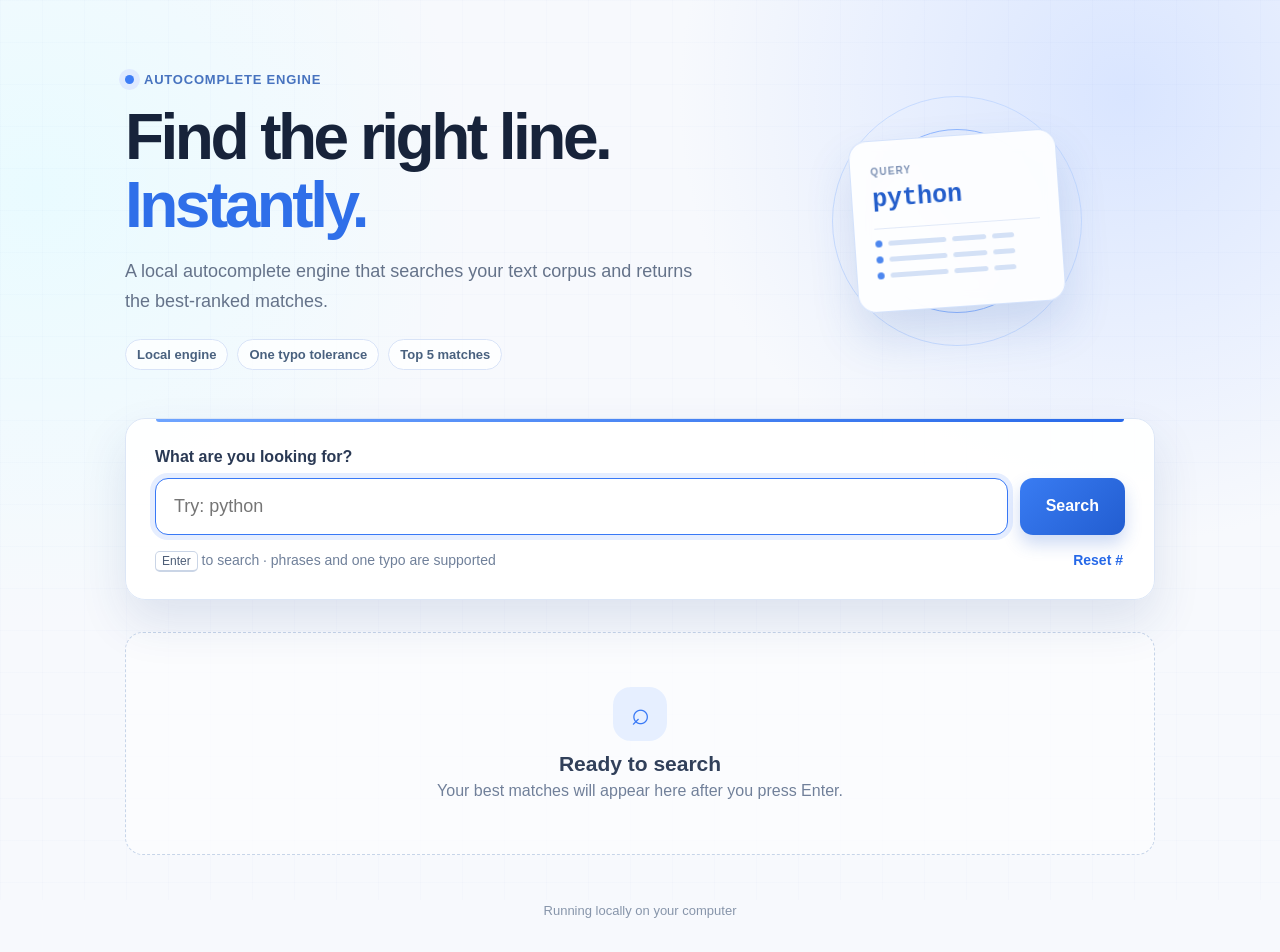
==== web/index.html @ b4656066 "Redesign web interface in English" ====
<!doctype html>
<html lang="en" dir="ltr">
  <head>
    <meta charset="utf-8" />
    <meta name="viewport" content="width=device-width, initial-scale=1" />
    <title>Autocomplete</title>
    <link rel="stylesheet" href="styles.css" />
  </head>
  <body>
    <main class="page-shell">
      <header class="hero">
        <div class="hero-copy">
          <div class="brand-row"><span class="brand-dot"></span><span>Autocomplete Engine</span></div>
          <h1>Find the right line.<br /><em>Instantly.</em></h1>
          <p>A local autocomplete engine that searches your text corpus and returns the best-ranked matches.</p>
          <div class="feature-list" aria-label="Engine capabilities">
            <span>Local engine</span><span>One typo tolerance</span><span>Top 5 matches</span>
          </div>
        </div>
        <div class="hero-visual" aria-hidden="true">
          <div class="orbit orbit-one"></div><div class="orbit orbit-two"></div>
          <div class="visual-card">
            <span class="visual-label">QUERY</span>
            <strong>python</strong>
            <div class="visual-line"></div>
            <div class="visual-result"><span></span><i></i><i></i><i></i></div>
            <div class="visual-result"><span></span><i></i><i></i><i></i></div>
            <div class="visual-result"><span></span><i></i><i></i><i></i></div>
          </div>
        </div>
      </header>

      <section class="search-panel" aria-label="Autocomplete search">
        <label for="query">What are you looking for?</label>
        <div class="search-row">
          <input id="query" type="text" autocomplete="off" spellcheck="false" placeholder="Try: python" autofocus />
          <button id="search-button" type="button">Search</button>
        </div>
        <div class="helper-row">
          <span><kbd>Enter</kbd> to search · phrases and one typo are supported</span>
          <button id="reset-button" type="button" class="text-button">Reset #</button>
        </div>
      </section>

      <section id="result-area" class="result-area" aria-live="polite">
        <div class="empty-state">
          <div class="empty-mark">⌕</div>
          <h2>Ready to search</h2>
          <p>Your best matches will appear here after you press Enter.</p>
        </div>
      </section>
    </main>
    <footer>Running locally on your computer</footer>
    <script src="app.js"></script>
  </body>
</html>
---- web/styles.css ----
:root {
  font-family: Inter, "Segoe UI", Arial, sans-serif;
  color: #17233a;
  background: #f4f7ff;
}

* { box-sizing: border-box; }

body { margin: 0; min-height: 100vh; overflow-x: hidden; background: radial-gradient(circle at 88% 10%, #d9e5ff 0, transparent 28rem), radial-gradient(circle at 3% 20%, #e9fbff 0, transparent 27rem), #f7f9fd; }
body::before { position: fixed; content: ""; inset: 0; pointer-events: none; opacity: .5; background-image: linear-gradient(rgba(45, 91, 184, .035) 1px, transparent 1px), linear-gradient(90deg, rgba(45, 91, 184, .035) 1px, transparent 1px); background-size: 42px 42px; }

.page-shell { position: relative; z-index: 1; width: min(1030px, calc(100% - 40px)); margin: 0 auto; padding: 72px 0 48px; }

.hero { display: grid; grid-template-columns: 1.2fr .8fr; gap: 42px; align-items: center; text-align: left; margin-bottom: 48px; }
.brand-row { display: flex; gap: 10px; align-items: center; color: #4773bf; font-size: 13px; font-weight: 800; letter-spacing: .06em; direction: ltr; justify-content: flex-start; text-transform: uppercase; }
.brand-dot { width: 9px; height: 9px; border-radius: 50%; background: #3e7df6; box-shadow: 0 0 0 6px #dfeaff; }
h1 { margin: 17px 0 16px; font-size: clamp(40px, 5vw, 64px); line-height: 1.06; letter-spacing: -0.055em; }
h1 em { font-style: normal; color: #2f6fe9; }
.hero p { max-width: 610px; margin: 0; color: #65738a; font-size: 18px; line-height: 1.7; }
.feature-list { display: flex; flex-wrap: wrap; gap: 9px; margin-top: 22px; }
.feature-list span { padding: 7px 11px; border: 1px solid #d8e3f7; border-radius: 999px; background: rgba(255,255,255,.72); color: #49617f; font-size: 13px; font-weight: 700; }
.hero-visual { position: relative; min-height: 240px; display: grid; place-items: center; }
.orbit { position: absolute; border-radius: 50%; border: 1px solid #bdd4ff; }
.orbit-one { width: 250px; height: 250px; opacity: .75; }
.orbit-two { width: 184px; height: 184px; border-color: #90b7ff; }
.visual-card { position: relative; width: 208px; min-height: 172px; padding: 20px; border: 1px solid rgba(210,225,251,.95); border-radius: 18px; background: rgba(255,255,255,.88); box-shadow: 0 24px 46px rgba(48, 94, 178, .17); transform: rotate(-4deg); backdrop-filter: blur(10px); direction: ltr; text-align: left; }
.visual-label { color: #7d91b4; font-size: 10px; font-weight: 800; letter-spacing: .12em; }
.visual-card strong { display: block; margin-top: 6px; color: #245ecb; font-family: Consolas, monospace; font-size: 25px; }
.visual-line { height: 1px; margin: 14px 0 11px; background: #e1e9f8; }
.visual-result { display: flex; align-items: center; gap: 6px; margin: 9px 0; }
.visual-result span { width: 7px; height: 7px; border-radius: 50%; background: #4d87ef; }
.visual-result i { display: block; height: 5px; border-radius: 9px; background: #d4e1f6; }
.visual-result i:nth-of-type(1) { width: 58px; }.visual-result i:nth-of-type(2) { width: 34px; }.visual-result i:nth-of-type(3) { width: 22px; }

.search-panel { position: relative; background: rgba(255,255,255,.93); border: 1px solid #dce6f6; box-shadow: 0 22px 48px rgba(31, 65, 128, .12); padding: 29px; border-radius: 20px; }
.search-panel::before { position: absolute; content: ""; top: 0; right: 30px; left: 30px; height: 3px; border-radius: 0 0 4px 4px; background: linear-gradient(90deg, #6ea4ff, #2869e9); }
label { display: block; margin-bottom: 12px; color: #2a3954; font-weight: 800; }
.search-row { display: flex; gap: 12px; direction: ltr; }
input { flex: 1; min-width: 0; border: 1px solid #cbd8ea; border-radius: 13px; padding: 17px 18px; font: inherit; font-size: 18px; color: #17233a; background: #f9fbff; outline: none; transition: border-color .2s ease, box-shadow .2s ease, background .2s ease; }
input:focus { border-color: #3979f6; box-shadow: 0 0 0 5px #e6eeff; background: #fff; }
button { border: 0; border-radius: 13px; padding: 0 26px; font: inherit; font-weight: 800; cursor: pointer; color: #fff; background: linear-gradient(135deg, #397cf3, #225dd0); box-shadow: 0 9px 17px rgba(37, 95, 207, .23); transition: transform .15s ease, box-shadow .15s ease, filter .15s ease; }
button:hover { filter: brightness(1.05); box-shadow: 0 12px 22px rgba(37, 95, 207, .30); transform: translateY(-2px); }
button:disabled { cursor: wait; opacity: .65; transform: none; }
.helper-row { display: flex; align-items: center; justify-content: space-between; gap: 12px; margin-top: 15px; color: #70809a; font-size: 14px; }
kbd { padding: 2px 6px; border: 1px solid #cad5e6; border-bottom-width: 2px; border-radius: 5px; background: #fff; color: #4e5e77; font-family: inherit; font-size: 12px; }
.text-button { color: #2568e8; background: transparent; box-shadow: none; padding: 2px; }
.text-button:hover { color: #164db3; background: transparent; transform: none; }

.result-area { margin-top: 32px; }
.results-header { display: flex; align-items: center; justify-content: space-between; margin: 0 2px 15px; }
.results-header h2 { margin: 0; font-size: 21px; }
.timing { padding: 6px 10px; border-radius: 999px; background: #e9f1ff; color: #2862cf; font-size: 13px; font-weight: 800; direction: ltr; }
.result-list { display: grid; gap: 13px; }
.result-card { position: relative; overflow: hidden; background: rgba(255,255,255,.94); border: 1px solid #e0e8f4; border-radius: 16px; padding: 20px 21px; box-shadow: 0 7px 17px rgba(54, 75, 111, .045); transition: transform .18s ease, box-shadow .18s ease, border-color .18s ease; }
.result-card::before { position: absolute; content: ""; width: 4px; inset: 0 auto 0 0; background: #6d9ffc; opacity: 0; transition: opacity .18s ease; }
.result-card:hover { border-color: #b8cff5; box-shadow: 0 14px 25px rgba(46, 84, 147, .11); transform: translateY(-2px); }
.result-card:hover::before { opacity: 1; }
.result-top { display: flex; justify-content: space-between; align-items: center; gap: 14px; }
.sentence { margin: 0; padding: 2px 0; font-family: Consolas, "Courier New", monospace; line-height: 1.58; font-size: 15px; direction: ltr; text-align: left; color: #1d2a41; white-space: break-spaces; tab-size: 4; overflow-wrap: anywhere; }
.score { flex: 0 0 auto; color: #145ad6; background: #e8f1ff; border: 1px solid #d6e5ff; border-radius: 999px; padding: 6px 10px; font-size: 13px; font-weight: 800; direction: ltr; }
.source { margin-top: 13px; color: #71809a; font-size: 13px; direction: ltr; text-align: left; overflow-wrap: anywhere; }
.source span { color: #4a5b76; font-weight: 800; }
.source b { padding: 0 7px; color: #9bacc6; }
.empty-state { border: 1px dashed #c7d5e9; border-radius: 18px; padding: 54px 20px; text-align: center; color: #71809a; background: rgba(255,255,255,.55); }
.empty-state h2 { margin: 11px 0 6px; color: #31405a; font-size: 21px; }
.empty-state p { margin: 0; }
.empty-mark { display: inline-grid; width: 54px; height: 54px; place-items: center; border-radius: 18px; background: #e6efff; font-size: 32px; color: #3979f6; }
.error { color: #b42318; background: #fff1f0; border: 1px solid #ffd2cf; border-radius: 12px; padding: 16px; }

footer { position: relative; z-index: 1; padding: 0 20px 34px; color: #8795aa; text-align: center; font-size: 13px; }

@media (max-width: 620px) {
  .page-shell { width: min(100% - 28px, 900px); padding-top: 44px; }
  .hero { grid-template-columns: 1fr; gap: 18px; }
  .hero-visual { min-height: 155px; }
  .orbit-one { width: 170px; height: 170px; }.orbit-two { width: 126px; height: 126px; }
  .visual-card { transform: scale(.78) rotate(-4deg); }
  .search-row { flex-direction: column; }
  button { min-height: 48px; }
  .helper-row { align-items: flex-start; flex-direction: column; }
  .result-top { align-items: flex-start; flex-direction: column; }
}
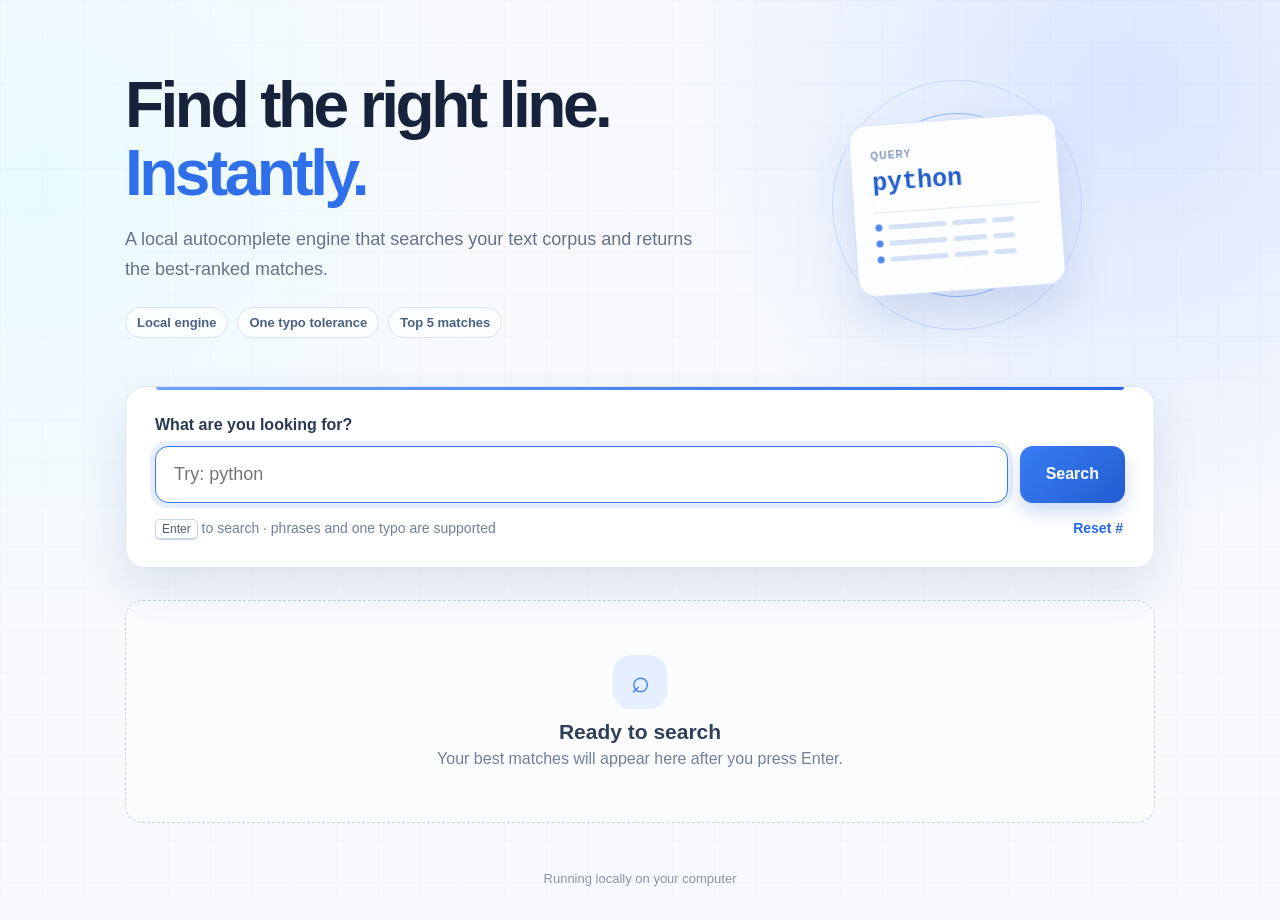
==== commit c3192202: "Remove web header branding" ====
--- a/web/index.html
+++ b/web/index.html
@@ -10,7 +10,6 @@
     <main class="page-shell">
       <header class="hero">
         <div class="hero-copy">
-          <div class="brand-row"><span class="brand-dot"></span><span>Autocomplete Engine</span></div>
           <h1>Find the right line.<br /><em>Instantly.</em></h1>
           <p>A local autocomplete engine that searches your text corpus and returns the best-ranked matches.</p>
           <div class="feature-list" aria-label="Engine capabilities">
--- a/web/styles.css
+++ b/web/styles.css
@@ -12,9 +12,7 @@
 .page-shell { position: relative; z-index: 1; width: min(1030px, calc(100% - 40px)); margin: 0 auto; padding: 72px 0 48px; }
 
 .hero { display: grid; grid-template-columns: 1.2fr .8fr; gap: 42px; align-items: center; text-align: left; margin-bottom: 48px; }
-.brand-row { display: flex; gap: 10px; align-items: center; color: #4773bf; font-size: 13px; font-weight: 800; letter-spacing: .06em; direction: ltr; justify-content: flex-start; text-transform: uppercase; }
-.brand-dot { width: 9px; height: 9px; border-radius: 50%; background: #3e7df6; box-shadow: 0 0 0 6px #dfeaff; }
-h1 { margin: 17px 0 16px; font-size: clamp(40px, 5vw, 64px); line-height: 1.06; letter-spacing: -0.055em; }
+h1 { margin: 0 0 16px; font-size: clamp(40px, 5vw, 64px); line-height: 1.06; letter-spacing: -0.055em; }
 h1 em { font-style: normal; color: #2f6fe9; }
 .hero p { max-width: 610px; margin: 0; color: #65738a; font-size: 18px; line-height: 1.7; }
 .feature-list { display: flex; flex-wrap: wrap; gap: 9px; margin-top: 22px; }
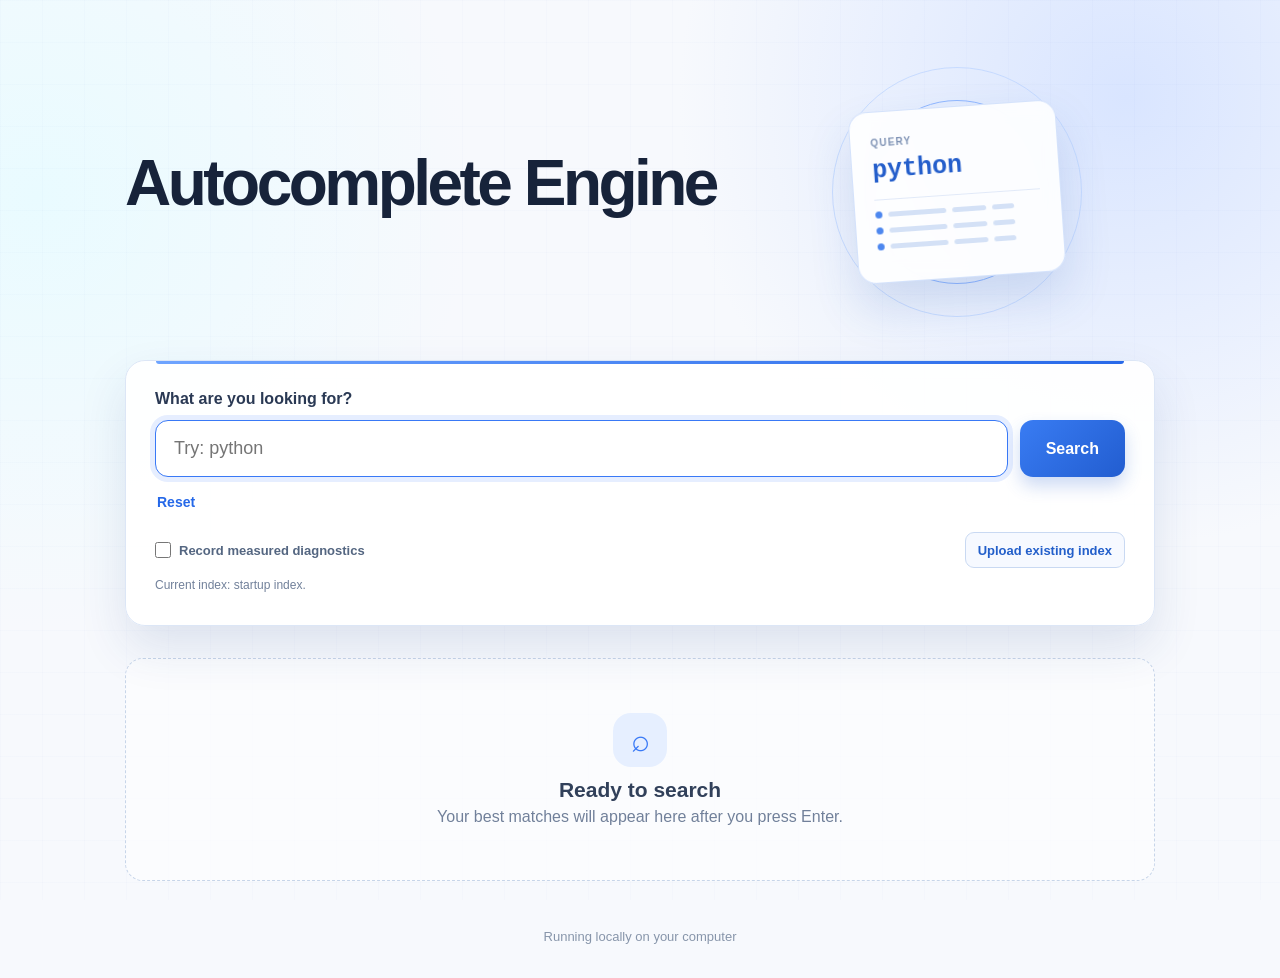
==== commit e0bf0bbd: "Add search story diagnostics and index upload" ====
--- a/web/index.html
+++ b/web/index.html
@@ -10,11 +10,7 @@
     <main class="page-shell">
       <header class="hero">
         <div class="hero-copy">
-          <h1>Find the right line.<br /><em>Instantly.</em></h1>
-          <p>A local autocomplete engine that searches your text corpus and returns the best-ranked matches.</p>
-          <div class="feature-list" aria-label="Engine capabilities">
-            <span>Local engine</span><span>One typo tolerance</span><span>Top 5 matches</span>
-          </div>
+          <h1>Autocomplete Engine</h1>
         </div>
         <div class="hero-visual" aria-hidden="true">
           <div class="orbit orbit-one"></div><div class="orbit orbit-two"></div>
@@ -36,9 +32,19 @@
           <button id="search-button" type="button">Search</button>
         </div>
         <div class="helper-row">
-          <span><kbd>Enter</kbd> to search · phrases and one typo are supported</span>
-          <button id="reset-button" type="button" class="text-button">Reset #</button>
+          <button id="reset-button" type="button" class="text-button">Reset</button>
         </div>
+        <div class="engine-tools">
+          <label class="diagnostics-toggle" for="diagnostics-toggle">
+            <input id="diagnostics-toggle" type="checkbox" />
+            <span>Record measured diagnostics</span>
+          </label>
+          <label class="upload-button" for="index-file">
+            <span>Upload existing index</span>
+            <input id="index-file" type="file" accept=".sqlite3,application/vnd.sqlite3" />
+          </label>
+        </div>
+        <p id="index-message" class="index-message">Current index: startup index.</p>
       </section>
 
       <section id="result-area" class="result-area" aria-live="polite">
@@ -48,6 +54,16 @@
           <p>Your best matches will appear here after you press Enter.</p>
         </div>
       </section>
+      <section id="diagnostics-panel" class="diagnostics-panel" hidden aria-labelledby="diagnostics-title">
+        <div class="diagnostics-heading">
+          <div>
+            <p class="eyebrow">MEASURED SEARCH STORY</p>
+            <h2 id="diagnostics-title">How this search was resolved</h2>
+          </div>
+          <span>Saved to <code>logs/search.jsonl</code></span>
+        </div>
+        <div id="diagnostics-values" class="diagnostics-values"></div>
+      </section>
     </main>
     <footer>Running locally on your computer</footer>
     <script src="app.js"></script>
--- a/web/styles.css
+++ b/web/styles.css
@@ -43,6 +43,13 @@
 kbd { padding: 2px 6px; border: 1px solid #cad5e6; border-bottom-width: 2px; border-radius: 5px; background: #fff; color: #4e5e77; font-family: inherit; font-size: 12px; }
 .text-button { color: #2568e8; background: transparent; box-shadow: none; padding: 2px; }
 .text-button:hover { color: #164db3; background: transparent; transform: none; }
+.engine-tools { display: flex; align-items: center; justify-content: space-between; gap: 14px; margin-top: 20px; }
+.diagnostics-toggle { display: inline-flex; align-items: center; gap: 8px; margin: 0; color: #546681; font-size: 13px; font-weight: 700; cursor: pointer; }
+.diagnostics-toggle input { flex: 0 0 auto; width: 16px; height: 16px; margin: 0; accent-color: #2869e9; box-shadow: none; }
+.upload-button { display: inline-flex; align-items: center; min-height: 36px; margin: 0; padding: 8px 12px; border: 1px solid #c9d9f2; border-radius: 9px; color: #235fca; background: #f6f9ff; font-size: 13px; font-weight: 800; cursor: pointer; }
+.upload-button:hover { border-color: #8eb5f5; background: #edf4ff; }
+.upload-button input { position: absolute; width: 1px; height: 1px; overflow: hidden; opacity: 0; }
+.index-message { min-height: 18px; margin: 10px 0 0; color: #71809a; font-size: 12px; }
 
 .result-area { margin-top: 32px; }
 .results-header { display: flex; align-items: center; justify-content: space-between; margin: 0 2px 15px; }
@@ -64,6 +71,14 @@
 .empty-state p { margin: 0; }
 .empty-mark { display: inline-grid; width: 54px; height: 54px; place-items: center; border-radius: 18px; background: #e6efff; font-size: 32px; color: #3979f6; }
 .error { color: #b42318; background: #fff1f0; border: 1px solid #ffd2cf; border-radius: 12px; padding: 16px; }
+.diagnostics-panel { margin-top: 32px; padding: 22px 24px; border: 1px solid #d8e5f7; border-radius: 18px; background: rgba(255,255,255,.82); box-shadow: 0 10px 24px rgba(54, 75, 111, .05); }
+.diagnostics-heading { display: flex; align-items: end; justify-content: space-between; gap: 15px; }
+.diagnostics-heading h2 { margin: 0; font-size: 18px; }.diagnostics-heading > span { color: #71809a; font-size: 12px; }.diagnostics-heading code { color: #3b62a1; }
+.eyebrow { margin: 0 0 4px; color: #53749f; font-size: 10px; font-weight: 800; letter-spacing: .12em; }
+.diagnostics-values { display: grid; gap: 10px; margin-top: 19px; }
+.story-step { display: grid; grid-template-columns: 27px minmax(0, 1fr); gap: 11px; padding: 14px; border: 1px solid #e0e8f4; border-radius: 12px; background: #fbfcff; }
+.story-number { display: grid; width: 25px; height: 25px; place-items: center; border-radius: 50%; color: #245fc9; background: #e7f0ff; font-size: 12px; font-weight: 800; }.story-step h3 { margin: 1px 0 5px; color: #293a57; font-size: 14px; }.story-step p { margin: 0; color: #5c6d86; font-size: 13px; line-height: 1.55; overflow-wrap: anywhere; }
+
 
 footer { position: relative; z-index: 1; padding: 0 20px 34px; color: #8795aa; text-align: center; font-size: 13px; }
 
@@ -76,5 +91,6 @@
   .search-row { flex-direction: column; }
   button { min-height: 48px; }
   .helper-row { align-items: flex-start; flex-direction: column; }
+  .engine-tools, .diagnostics-heading { align-items: flex-start; flex-direction: column; }
   .result-top { align-items: flex-start; flex-direction: column; }
 }
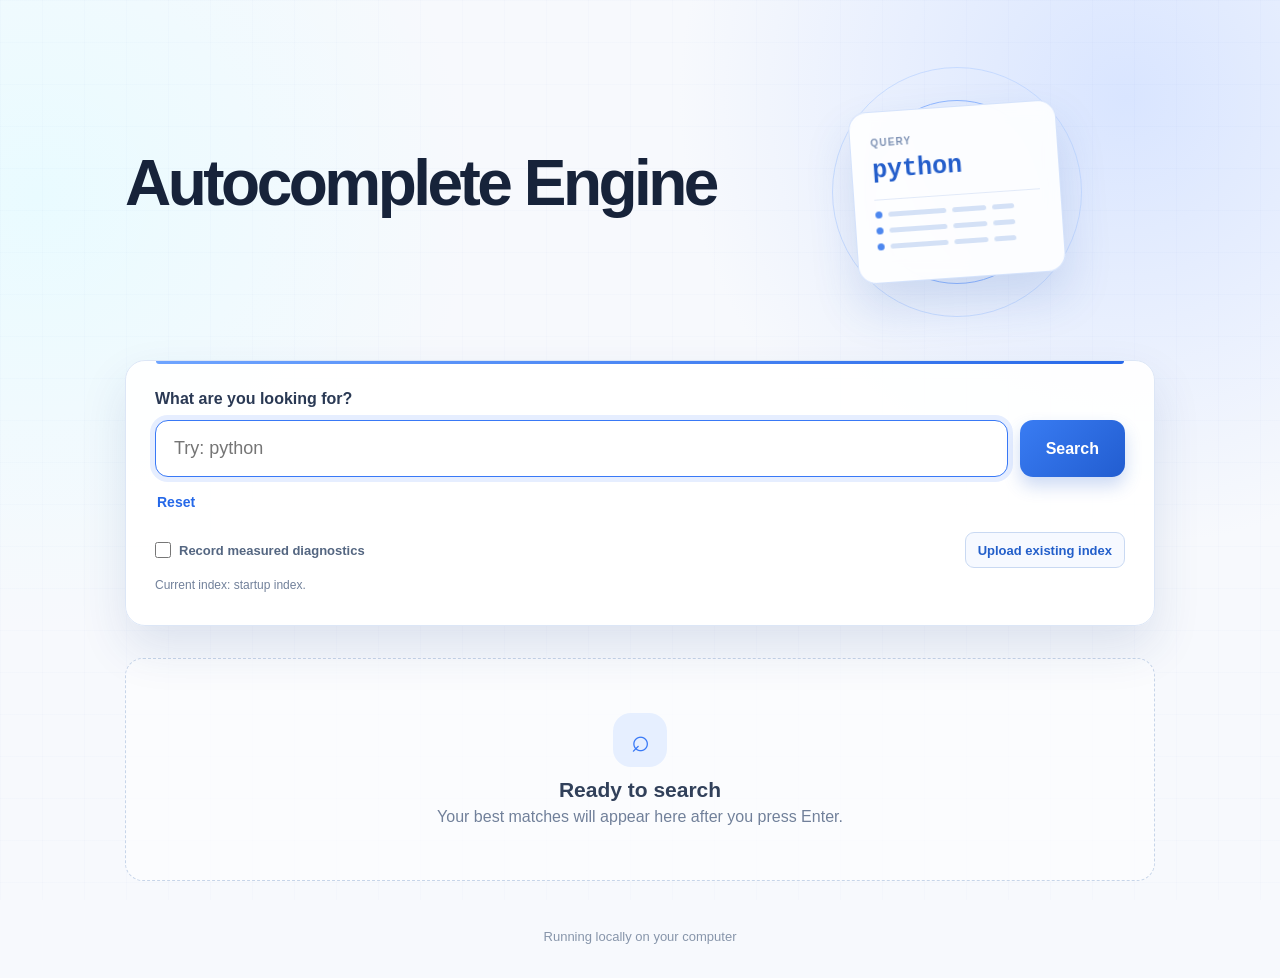
==== commit b7491150: "Restore compact diagnostics view" ====
--- a/web/index.html
+++ b/web/index.html
@@ -57,12 +57,12 @@
       <section id="diagnostics-panel" class="diagnostics-panel" hidden aria-labelledby="diagnostics-title">
         <div class="diagnostics-heading">
           <div>
-            <p class="eyebrow">MEASURED SEARCH STORY</p>
-            <h2 id="diagnostics-title">How this search was resolved</h2>
+            <p class="eyebrow">TECHNICAL VIEW</p>
+            <h2 id="diagnostics-title">Measured search diagnostics</h2>
           </div>
           <span>Saved to <code>logs/search.jsonl</code></span>
         </div>
-        <div id="diagnostics-values" class="diagnostics-values"></div>
+        <dl id="diagnostics-values" class="diagnostics-values"></dl>
       </section>
     </main>
     <footer>Running locally on your computer</footer>
--- a/web/styles.css
+++ b/web/styles.css
@@ -75,9 +75,8 @@
 .diagnostics-heading { display: flex; align-items: end; justify-content: space-between; gap: 15px; }
 .diagnostics-heading h2 { margin: 0; font-size: 18px; }.diagnostics-heading > span { color: #71809a; font-size: 12px; }.diagnostics-heading code { color: #3b62a1; }
 .eyebrow { margin: 0 0 4px; color: #53749f; font-size: 10px; font-weight: 800; letter-spacing: .12em; }
-.diagnostics-values { display: grid; gap: 10px; margin-top: 19px; }
-.story-step { display: grid; grid-template-columns: 27px minmax(0, 1fr); gap: 11px; padding: 14px; border: 1px solid #e0e8f4; border-radius: 12px; background: #fbfcff; }
-.story-number { display: grid; width: 25px; height: 25px; place-items: center; border-radius: 50%; color: #245fc9; background: #e7f0ff; font-size: 12px; font-weight: 800; }.story-step h3 { margin: 1px 0 5px; color: #293a57; font-size: 14px; }.story-step p { margin: 0; color: #5c6d86; font-size: 13px; line-height: 1.55; overflow-wrap: anywhere; }
+.diagnostics-values { display: grid; grid-template-columns: repeat(2, minmax(0, 1fr)); gap: 10px; margin: 19px 0 0; }
+.diagnostics-values div { padding: 11px 12px; border: 1px solid #e0e8f4; border-radius: 10px; background: #fbfcff; }.diagnostics-values dt { color: #71809a; font-size: 11px; font-weight: 800; }.diagnostics-values dd { margin: 4px 0 0; color: #293a57; font-family: Consolas, "Courier New", monospace; font-size: 13px; overflow-wrap: anywhere; }
 
 
 footer { position: relative; z-index: 1; padding: 0 20px 34px; color: #8795aa; text-align: center; font-size: 13px; }
@@ -92,5 +91,6 @@
   button { min-height: 48px; }
   .helper-row { align-items: flex-start; flex-direction: column; }
   .engine-tools, .diagnostics-heading { align-items: flex-start; flex-direction: column; }
+  .diagnostics-values { grid-template-columns: 1fr; }
   .result-top { align-items: flex-start; flex-direction: column; }
 }
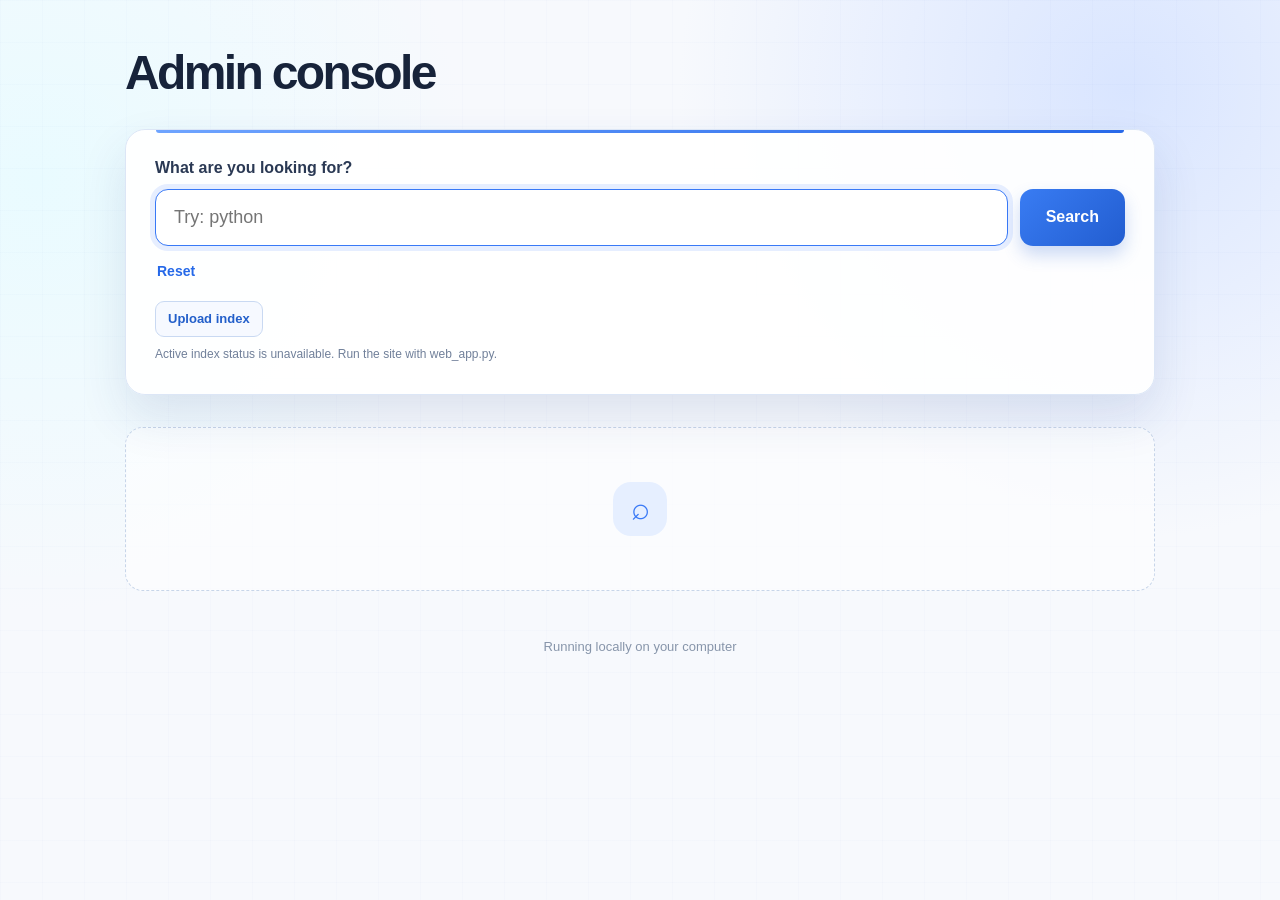
==== commit 6a4c6832: "Improve diagnostic logs and corrected match highlighting" ====
--- a/web/index.html
+++ b/web/index.html
@@ -8,23 +8,9 @@
   </head>
   <body>
     <main class="page-shell">
-      <header class="hero">
-        <div class="hero-copy">
-          <h1>Autocomplete Engine</h1>
-        </div>
-        <div class="hero-visual" aria-hidden="true">
-          <div class="orbit orbit-one"></div><div class="orbit orbit-two"></div>
-          <div class="visual-card">
-            <span class="visual-label">QUERY</span>
-            <strong>python</strong>
-            <div class="visual-line"></div>
-            <div class="visual-result"><span></span><i></i><i></i><i></i></div>
-            <div class="visual-result"><span></span><i></i><i></i><i></i></div>
-            <div class="visual-result"><span></span><i></i><i></i><i></i></div>
-          </div>
-        </div>
+      <header class="admin-header">
+        <h1>Admin console</h1>
       </header>
-
       <section class="search-panel" aria-label="Autocomplete search">
         <label for="query">What are you looking for?</label>
         <div class="search-row">
@@ -35,34 +21,27 @@
           <button id="reset-button" type="button" class="text-button">Reset</button>
         </div>
         <div class="engine-tools">
-          <label class="diagnostics-toggle" for="diagnostics-toggle">
-            <input id="diagnostics-toggle" type="checkbox" />
-            <span>Record measured diagnostics</span>
-          </label>
           <label class="upload-button" for="index-file">
-            <span>Upload existing index</span>
+            <span>Upload index</span>
             <input id="index-file" type="file" accept=".sqlite3,application/vnd.sqlite3" />
           </label>
         </div>
-        <p id="index-message" class="index-message">Current index: startup index.</p>
+        <p id="index-message" class="index-message">Active index: loading…</p>
       </section>
 
       <section id="result-area" class="result-area" aria-live="polite">
         <div class="empty-state">
           <div class="empty-mark">⌕</div>
-          <h2>Ready to search</h2>
-          <p>Your best matches will appear here after you press Enter.</p>
         </div>
       </section>
       <section id="diagnostics-panel" class="diagnostics-panel" hidden aria-labelledby="diagnostics-title">
         <div class="diagnostics-heading">
           <div>
-            <p class="eyebrow">TECHNICAL VIEW</p>
-            <h2 id="diagnostics-title">Measured search diagnostics</h2>
+            <h2 id="diagnostics-title">Logs</h2>
           </div>
           <span>Saved to <code>logs/search.jsonl</code></span>
         </div>
-        <dl id="diagnostics-values" class="diagnostics-values"></dl>
+        <ol id="diagnostics-values" class="diagnostics-values"></ol>
       </section>
     </main>
     <footer>Running locally on your computer</footer>
--- a/web/styles.css
+++ b/web/styles.css
@@ -9,11 +9,12 @@
 body { margin: 0; min-height: 100vh; overflow-x: hidden; background: radial-gradient(circle at 88% 10%, #d9e5ff 0, transparent 28rem), radial-gradient(circle at 3% 20%, #e9fbff 0, transparent 27rem), #f7f9fd; }
 body::before { position: fixed; content: ""; inset: 0; pointer-events: none; opacity: .5; background-image: linear-gradient(rgba(45, 91, 184, .035) 1px, transparent 1px), linear-gradient(90deg, rgba(45, 91, 184, .035) 1px, transparent 1px); background-size: 42px 42px; }
 
-.page-shell { position: relative; z-index: 1; width: min(1030px, calc(100% - 40px)); margin: 0 auto; padding: 72px 0 48px; }
+.page-shell { position: relative; z-index: 1; width: min(1030px, calc(100% - 40px)); margin: 0 auto; padding: 48px 0; }
 
 .hero { display: grid; grid-template-columns: 1.2fr .8fr; gap: 42px; align-items: center; text-align: left; margin-bottom: 48px; }
 h1 { margin: 0 0 16px; font-size: clamp(40px, 5vw, 64px); line-height: 1.06; letter-spacing: -0.055em; }
 h1 em { font-style: normal; color: #2f6fe9; }
+.admin-header { margin: 0 0 30px; }.admin-header h1 { margin-bottom: 7px; font-size: clamp(32px, 4vw, 48px); }.admin-header p { margin: 0; color: #64758f; font-size: 15px; font-weight: 700; }
 .hero p { max-width: 610px; margin: 0; color: #65738a; font-size: 18px; line-height: 1.7; }
 .feature-list { display: flex; flex-wrap: wrap; gap: 9px; margin-top: 22px; }
 .feature-list span { padding: 7px 11px; border: 1px solid #d8e3f7; border-radius: 999px; background: rgba(255,255,255,.72); color: #49617f; font-size: 13px; font-weight: 700; }
@@ -44,8 +45,6 @@
 .text-button { color: #2568e8; background: transparent; box-shadow: none; padding: 2px; }
 .text-button:hover { color: #164db3; background: transparent; transform: none; }
 .engine-tools { display: flex; align-items: center; justify-content: space-between; gap: 14px; margin-top: 20px; }
-.diagnostics-toggle { display: inline-flex; align-items: center; gap: 8px; margin: 0; color: #546681; font-size: 13px; font-weight: 700; cursor: pointer; }
-.diagnostics-toggle input { flex: 0 0 auto; width: 16px; height: 16px; margin: 0; accent-color: #2869e9; box-shadow: none; }
 .upload-button { display: inline-flex; align-items: center; min-height: 36px; margin: 0; padding: 8px 12px; border: 1px solid #c9d9f2; border-radius: 9px; color: #235fca; background: #f6f9ff; font-size: 13px; font-weight: 800; cursor: pointer; }
 .upload-button:hover { border-color: #8eb5f5; background: #edf4ff; }
 .upload-button input { position: absolute; width: 1px; height: 1px; overflow: hidden; opacity: 0; }
@@ -75,8 +74,10 @@
 .diagnostics-heading { display: flex; align-items: end; justify-content: space-between; gap: 15px; }
 .diagnostics-heading h2 { margin: 0; font-size: 18px; }.diagnostics-heading > span { color: #71809a; font-size: 12px; }.diagnostics-heading code { color: #3b62a1; }
 .eyebrow { margin: 0 0 4px; color: #53749f; font-size: 10px; font-weight: 800; letter-spacing: .12em; }
-.diagnostics-values { display: grid; grid-template-columns: repeat(2, minmax(0, 1fr)); gap: 10px; margin: 19px 0 0; }
-.diagnostics-values div { padding: 11px 12px; border: 1px solid #e0e8f4; border-radius: 10px; background: #fbfcff; }.diagnostics-values dt { color: #71809a; font-size: 11px; font-weight: 800; }.diagnostics-values dd { margin: 4px 0 0; color: #293a57; font-family: Consolas, "Courier New", monospace; font-size: 13px; overflow-wrap: anywhere; }
+.diagnostics-values { display: grid; gap: 10px; margin: 19px 0 0; padding: 0; list-style: none; counter-reset: log-step; }.diagnostics-values li { position: relative; padding: 11px 13px 11px 39px; border: 1px solid #e0e8f4; border-radius: 10px; color: #52647f; background: #fbfcff; font-size: 13px; line-height: 1.55; counter-increment: log-step; }.diagnostics-values li::before { position: absolute; top: 11px; left: 11px; display: grid; width: 19px; height: 19px; place-items: center; border-radius: 50%; color: #245fc9; background: #e7f0ff; content: counter(log-step); font-size: 10px; font-weight: 800; }
+.match-highlight { color: #0c4cac; font-weight: 800; background: #dbeaff; border-radius: 3px; }
+.log-step-with-details { padding-right: 104px !important; }.expand-button { position: absolute; top: 10px; right: 11px; min-height: 29px; padding: 0 10px; border: 1px solid #c9d9f2; border-radius: 8px; color: #235fca; background: #f6f9ff; box-shadow: none; font-size: 12px; }.expand-button:hover { background: #edf4ff; box-shadow: none; transform: none; }
+.correction-trace { margin-top: 12px; padding: 12px; border-radius: 8px; background: #f1f6ff; color: #53657f; }.correction-trace p { margin: 0; font-size: 12px; }.correction-trace h4 { margin: 13px 0 5px; color: #304261; font-size: 12px; }.correction-trace ul { display: grid; gap: 3px; margin: 0; padding-left: 17px; font-family: Consolas, "Courier New", monospace; font-size: 12px; }.correction-trace code { color: #245fc9; font-weight: 800; }
 
 
 footer { position: relative; z-index: 1; padding: 0 20px 34px; color: #8795aa; text-align: center; font-size: 13px; }
@@ -91,6 +92,5 @@
   button { min-height: 48px; }
   .helper-row { align-items: flex-start; flex-direction: column; }
   .engine-tools, .diagnostics-heading { align-items: flex-start; flex-direction: column; }
-  .diagnostics-values { grid-template-columns: 1fr; }
   .result-top { align-items: flex-start; flex-direction: column; }
 }
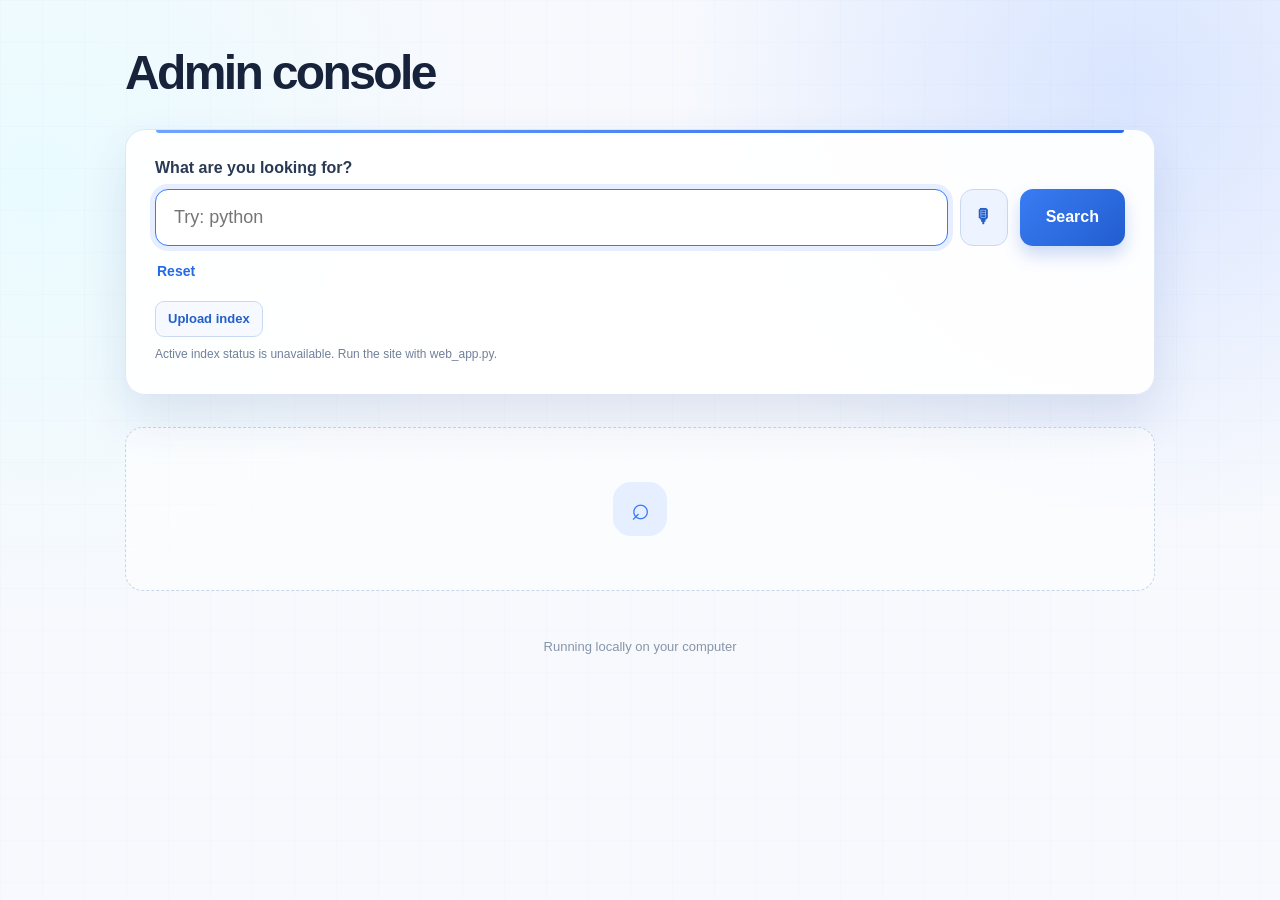
==== commit b2765fde: "Add browser voice typing" ====
--- a/web/index.html
+++ b/web/index.html
@@ -15,10 +15,12 @@
         <label for="query">What are you looking for?</label>
         <div class="search-row">
           <input id="query" type="text" autocomplete="off" spellcheck="false" placeholder="Try: python" autofocus />
+          <button id="voice-button" type="button" class="voice-button" aria-pressed="false" aria-label="Start voice typing" title="Start voice typing">🎙</button>
           <button id="search-button" type="button">Search</button>
         </div>
         <div class="helper-row">
           <button id="reset-button" type="button" class="text-button">Reset</button>
+          <span id="voice-status" class="voice-status" role="status" aria-live="polite" hidden></span>
         </div>
         <div class="engine-tools">
           <label class="upload-button" for="index-file">
--- a/web/styles.css
+++ b/web/styles.css
@@ -40,6 +40,10 @@
 button { border: 0; border-radius: 13px; padding: 0 26px; font: inherit; font-weight: 800; cursor: pointer; color: #fff; background: linear-gradient(135deg, #397cf3, #225dd0); box-shadow: 0 9px 17px rgba(37, 95, 207, .23); transition: transform .15s ease, box-shadow .15s ease, filter .15s ease; }
 button:hover { filter: brightness(1.05); box-shadow: 0 12px 22px rgba(37, 95, 207, .30); transform: translateY(-2px); }
 button:disabled { cursor: wait; opacity: .65; transform: none; }
+.voice-button { flex: 0 0 auto; width: 48px; min-width: 48px; padding: 0; font-size: 19px; color: #245fc9; background: #edf4ff; box-shadow: none; border: 1px solid #c9d9f2; }
+.voice-button:hover { background: #e2eeff; box-shadow: none; }
+.voice-button.is-listening { color: #fff; background: #d33449; border-color: #d33449; box-shadow: 0 9px 17px rgba(185, 33, 58, .23); }
+.voice-status { color: #245fc9; font-weight: 700; }
 .helper-row { display: flex; align-items: center; justify-content: space-between; gap: 12px; margin-top: 15px; color: #70809a; font-size: 14px; }
 kbd { padding: 2px 6px; border: 1px solid #cad5e6; border-bottom-width: 2px; border-radius: 5px; background: #fff; color: #4e5e77; font-family: inherit; font-size: 12px; }
 .text-button { color: #2568e8; background: transparent; box-shadow: none; padding: 2px; }
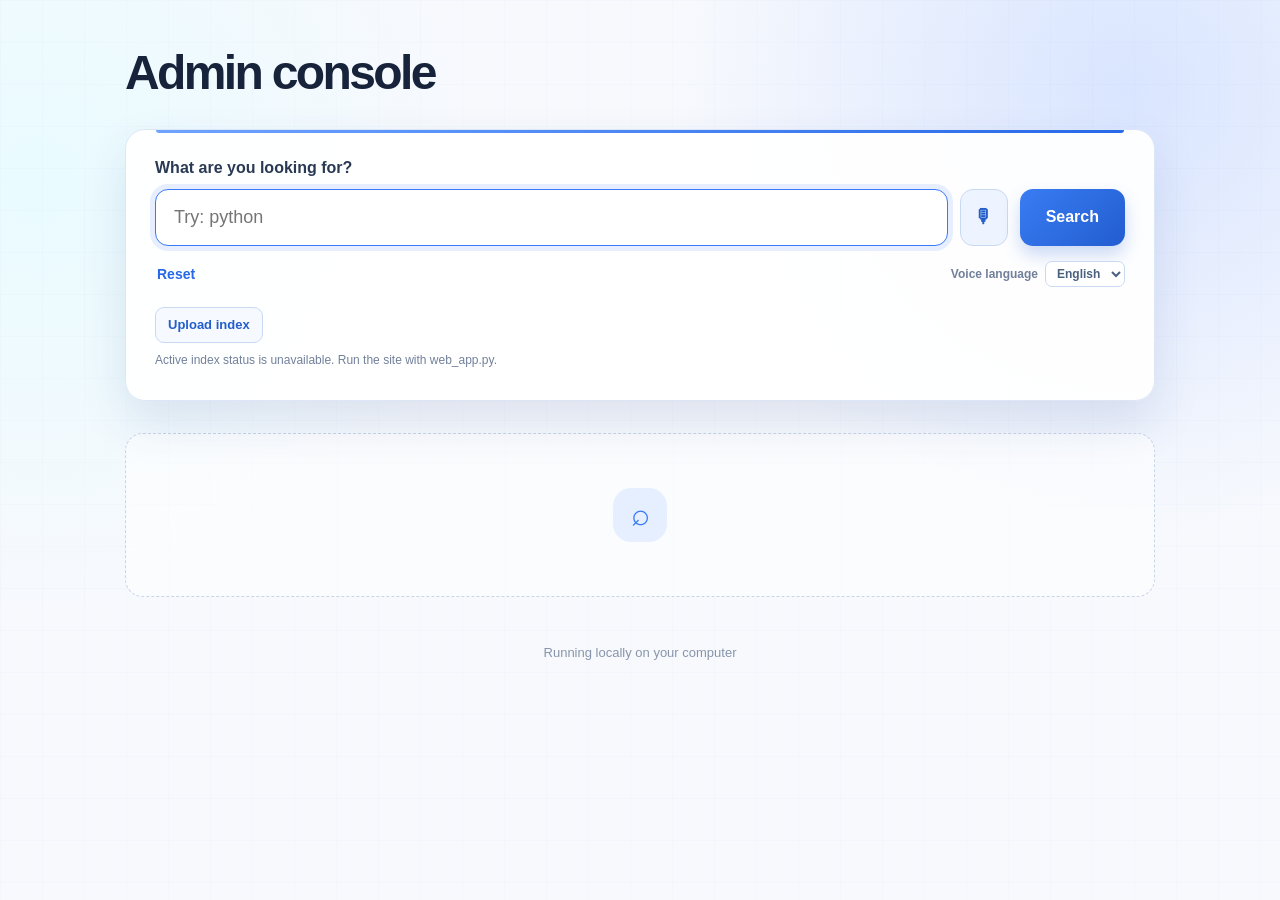
==== commit fba9244a: "Add voice language selector" ====
--- a/web/index.html
+++ b/web/index.html
@@ -20,6 +20,12 @@
         </div>
         <div class="helper-row">
           <button id="reset-button" type="button" class="text-button">Reset</button>
+          <label class="voice-language" for="voice-language">Voice language
+            <select id="voice-language" aria-label="Voice recognition language">
+              <option value="en-US">English</option>
+              <option value="he-IL">עברית</option>
+            </select>
+          </label>
           <span id="voice-status" class="voice-status" role="status" aria-live="polite" hidden></span>
         </div>
         <div class="engine-tools">
--- a/web/styles.css
+++ b/web/styles.css
@@ -44,6 +44,8 @@
 .voice-button:hover { background: #e2eeff; box-shadow: none; }
 .voice-button.is-listening { color: #fff; background: #d33449; border-color: #d33449; box-shadow: 0 9px 17px rgba(185, 33, 58, .23); }
 .voice-status { color: #245fc9; font-weight: 700; }
+.voice-language { display: flex; align-items: center; gap: 7px; margin: 0; color: #71809a; font-size: 12px; font-weight: 700; }
+.voice-language select { border: 1px solid #c9d9f2; border-radius: 7px; padding: 4px 7px; color: #49617f; background: #fff; font: inherit; }
 .helper-row { display: flex; align-items: center; justify-content: space-between; gap: 12px; margin-top: 15px; color: #70809a; font-size: 14px; }
 kbd { padding: 2px 6px; border: 1px solid #cad5e6; border-bottom-width: 2px; border-radius: 5px; background: #fff; color: #4e5e77; font-family: inherit; font-size: 12px; }
 .text-button { color: #2568e8; background: transparent; box-shadow: none; padding: 2px; }
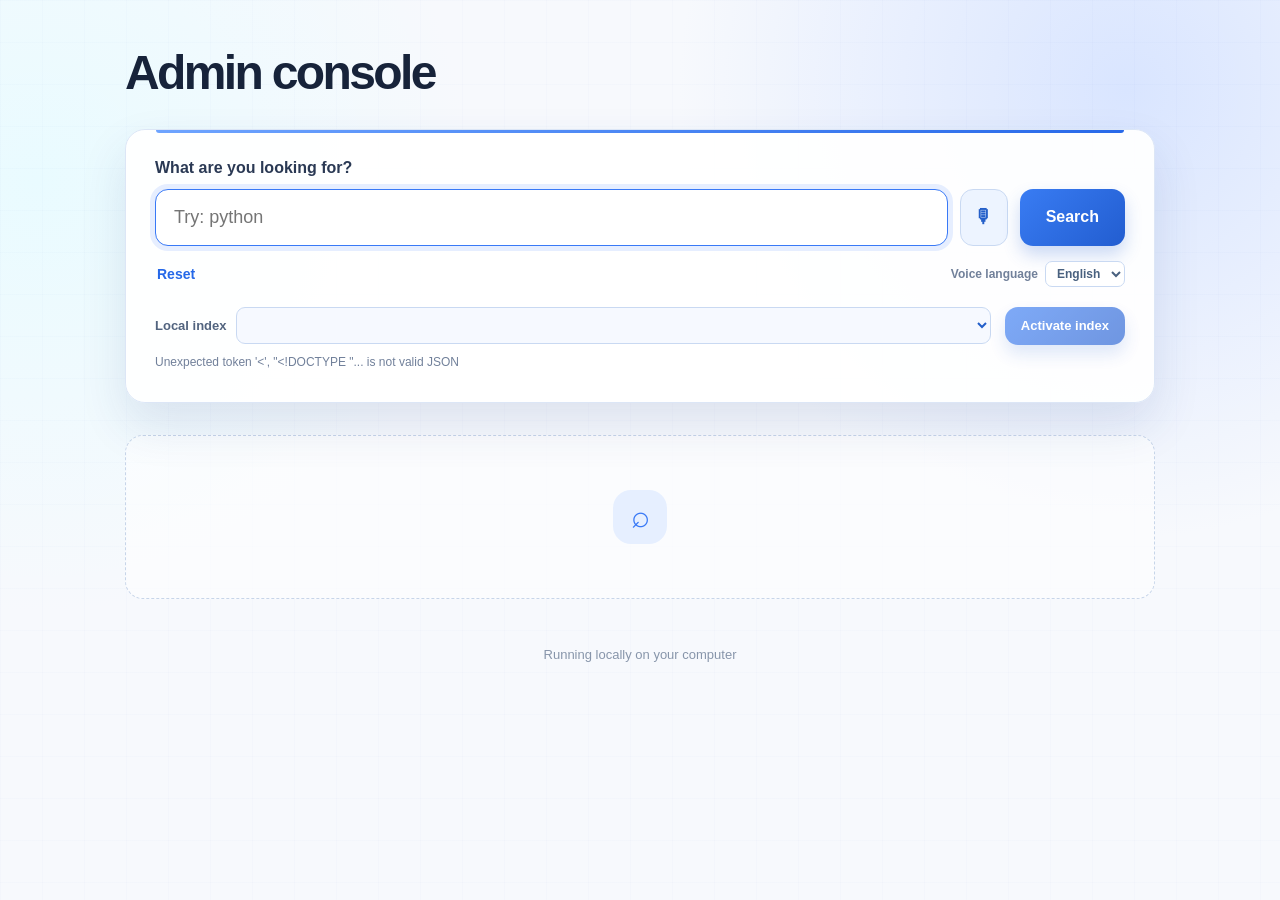
==== commit 37e45121: "Add local index activation and warm translation startup" ====
--- a/web/index.html
+++ b/web/index.html
@@ -29,12 +29,12 @@
           <span id="voice-status" class="voice-status" role="status" aria-live="polite" hidden></span>
         </div>
         <div class="engine-tools">
-          <label class="upload-button" for="index-file">
-            <span>Upload index</span>
-            <input id="index-file" type="file" accept=".sqlite3,application/vnd.sqlite3" />
+          <label class="local-index-label" for="local-index">Local index
+            <select id="local-index" aria-label="Select a local SQLite index"></select>
           </label>
+          <button id="activate-index-button" type="button">Activate index</button>
         </div>
-        <p id="index-message" class="index-message">Active index: loading…</p>
+        <p id="index-message" class="index-message">Loading local indexes…</p>
       </section>
 
       <section id="result-area" class="result-area" aria-live="polite">
--- a/web/styles.css
+++ b/web/styles.css
@@ -51,9 +51,9 @@
 .text-button { color: #2568e8; background: transparent; box-shadow: none; padding: 2px; }
 .text-button:hover { color: #164db3; background: transparent; transform: none; }
 .engine-tools { display: flex; align-items: center; justify-content: space-between; gap: 14px; margin-top: 20px; }
-.upload-button { display: inline-flex; align-items: center; min-height: 36px; margin: 0; padding: 8px 12px; border: 1px solid #c9d9f2; border-radius: 9px; color: #235fca; background: #f6f9ff; font-size: 13px; font-weight: 800; cursor: pointer; }
-.upload-button:hover { border-color: #8eb5f5; background: #edf4ff; }
-.upload-button input { position: absolute; width: 1px; height: 1px; overflow: hidden; opacity: 0; }
+.local-index-label { display: flex; flex: 1; align-items: center; gap: 9px; margin: 0; color: #52647f; font-size: 13px; }
+.local-index-label select { flex: 1; min-width: 0; border: 1px solid #c9d9f2; border-radius: 9px; padding: 9px 11px; color: #235fca; background: #f6f9ff; font: inherit; font-weight: 700; }
+.engine-tools > button { min-height: 38px; padding: 0 16px; font-size: 13px; }
 .index-message { min-height: 18px; margin: 10px 0 0; color: #71809a; font-size: 12px; }
 
 .result-area { margin-top: 32px; }
